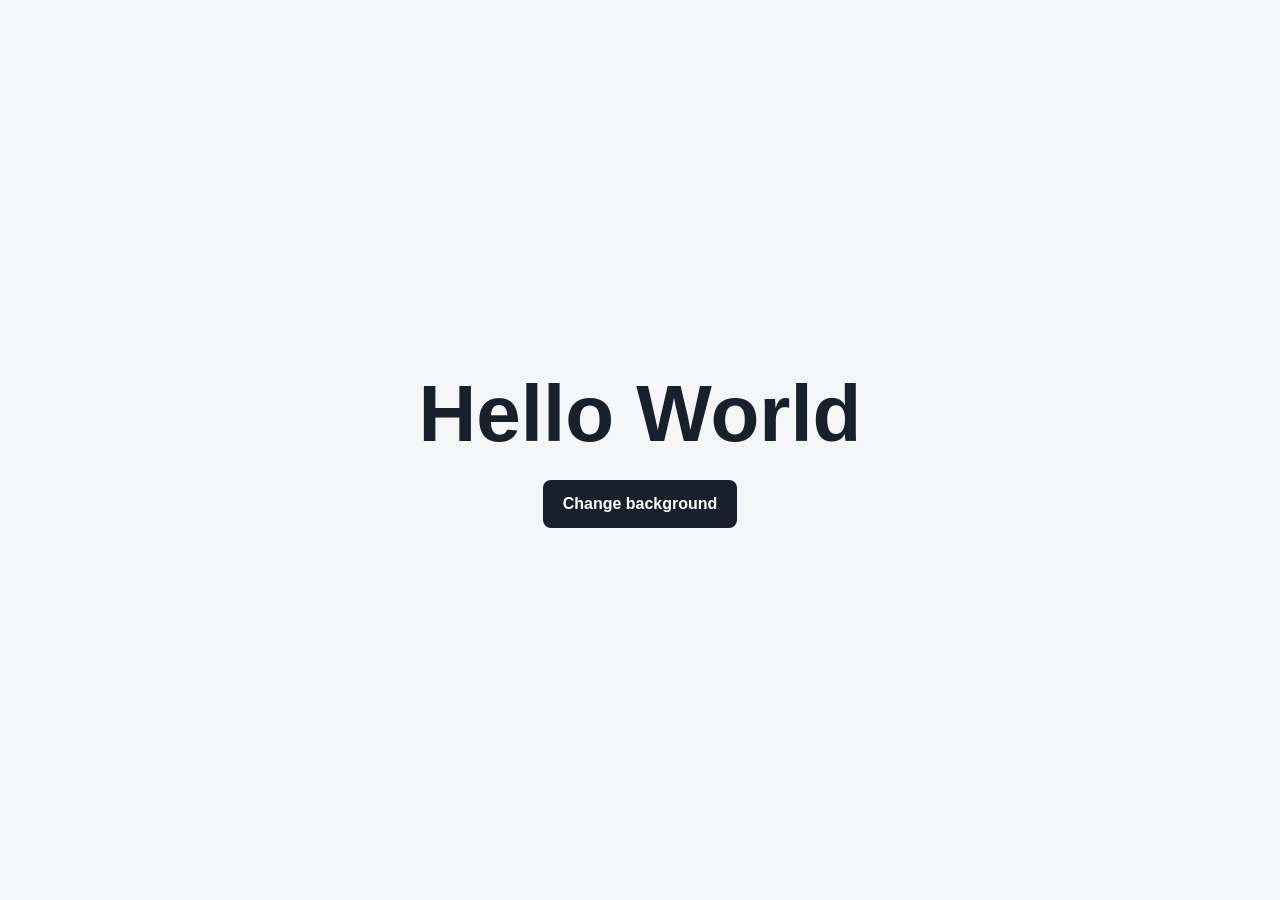
==== index.html @ 9af575be "Initial Hello World" ====
<!doctype html>
<html lang="en">
<head>
  <meta charset="utf-8">
  <meta name="viewport" content="width=device-width, initial-scale=1">
  <title>Hello World</title>
  <style>
    :root {
      color-scheme: light;
      font-family: "Avenir Next", Avenir, "Segoe UI", sans-serif;
    }

    * {
      box-sizing: border-box;
    }

    body {
      min-height: 100vh;
      margin: 0;
      display: grid;
      place-items: center;
      background: #f4f6f8;
      color: #18212b;
      transition: background-color 350ms ease;
    }

    main {
      padding: 2rem;
      text-align: center;
    }

    h1 {
      margin: 0 0 1.5rem;
      font-size: clamp(2.75rem, 8vw, 5rem);
      line-height: 1.05;
      font-weight: 700;
    }

    button {
      min-height: 3rem;
      padding: 0.75rem 1.25rem;
      border: 0;
      border-radius: 0.5rem;
      background: #18212b;
      color: #fff;
      font: inherit;
      font-size: 1rem;
      font-weight: 600;
      cursor: pointer;
      transition: transform 150ms ease, background-color 150ms ease;
    }

    button:hover {
      background: #344252;
      transform: translateY(-2px);
    }

    button:focus-visible {
      outline: 3px solid #4b83d1;
      outline-offset: 4px;
    }

    @media (prefers-reduced-motion: reduce) {
      *, *::before, *::after {
        transition-duration: 0.01ms !important;
      }
    }
  </style>
</head>
<body>
  <main>
    <h1>Hello World</h1>
    <button id="color-button" type="button">Change background</button>
  </main>

  <script>
    const colorButton = document.querySelector("#color-button");

    colorButton.addEventListener("click", () => {
      const red = Math.floor(Math.random() * 256);
      const green = Math.floor(Math.random() * 256);
      const blue = Math.floor(Math.random() * 256);
      document.body.style.backgroundColor = `rgb(${red}, ${green}, ${blue})`;
    });
  </script>
</body>
</html>
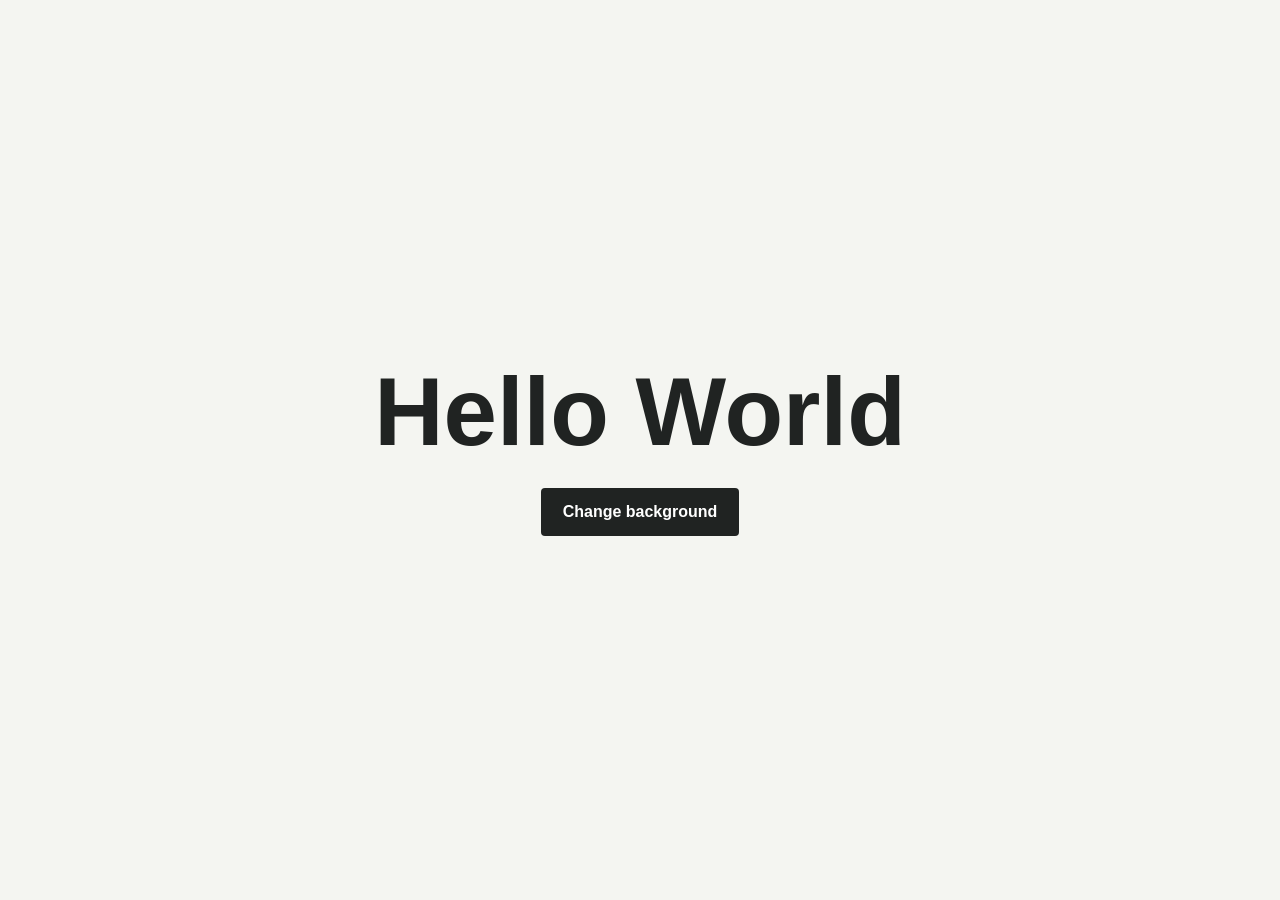
==== commit 7da1643c: "Initial Hello World" ====
--- a/index.html
+++ b/index.html
@@ -6,8 +6,11 @@
   <title>Hello World</title>
   <style>
     :root {
-      color-scheme: light;
-      font-family: "Avenir Next", Avenir, "Segoe UI", sans-serif;
+      font-family: "Avenir Next", Avenir, sans-serif;
+      color: #202322;
+      background: #f4f5f1;
+      font-synthesis: none;
+      text-rendering: optimizeLegibility;
     }
 
     * {
@@ -19,29 +22,27 @@
       margin: 0;
       display: grid;
       place-items: center;
-      background: #f4f6f8;
-      color: #18212b;
-      transition: background-color 350ms ease;
+      padding: 24px;
+      transition: background-color 300ms ease;
     }
 
     main {
-      padding: 2rem;
       text-align: center;
     }
 
     h1 {
-      margin: 0 0 1.5rem;
-      font-size: clamp(2.75rem, 8vw, 5rem);
-      line-height: 1.05;
+      margin: 0 0 28px;
+      font-size: clamp(3rem, 10vw, 6rem);
+      line-height: 1;
       font-weight: 700;
     }
 
     button {
-      min-height: 3rem;
-      padding: 0.75rem 1.25rem;
+      min-height: 48px;
+      padding: 0 22px;
       border: 0;
-      border-radius: 0.5rem;
-      background: #18212b;
+      border-radius: 4px;
+      background: #202322;
       color: #fff;
       font: inherit;
       font-size: 1rem;
@@ -51,19 +52,14 @@
     }
 
     button:hover {
-      background: #344252;
+      background: #39413d;
       transform: translateY(-2px);
     }
 
     button:focus-visible {
-      outline: 3px solid #4b83d1;
-      outline-offset: 4px;
-    }
-
-    @media (prefers-reduced-motion: reduce) {
-      *, *::before, *::after {
-        transition-duration: 0.01ms !important;
-      }
+      outline: 3px solid #fff;
+      outline-offset: 3px;
+      box-shadow: 0 0 0 6px #202322;
     }
   </style>
 </head>
@@ -77,11 +73,9 @@
     const colorButton = document.querySelector("#color-button");
 
     colorButton.addEventListener("click", () => {
-      const red = Math.floor(Math.random() * 256);
-      const green = Math.floor(Math.random() * 256);
-      const blue = Math.floor(Math.random() * 256);
-      document.body.style.backgroundColor = `rgb(${red}, ${green}, ${blue})`;
+      const randomColor = `hsl(${Math.floor(Math.random() * 360)} 65% 78%)`;
+      document.body.style.backgroundColor = randomColor;
     });
   </script>
 </body>
-</html>
+</html>
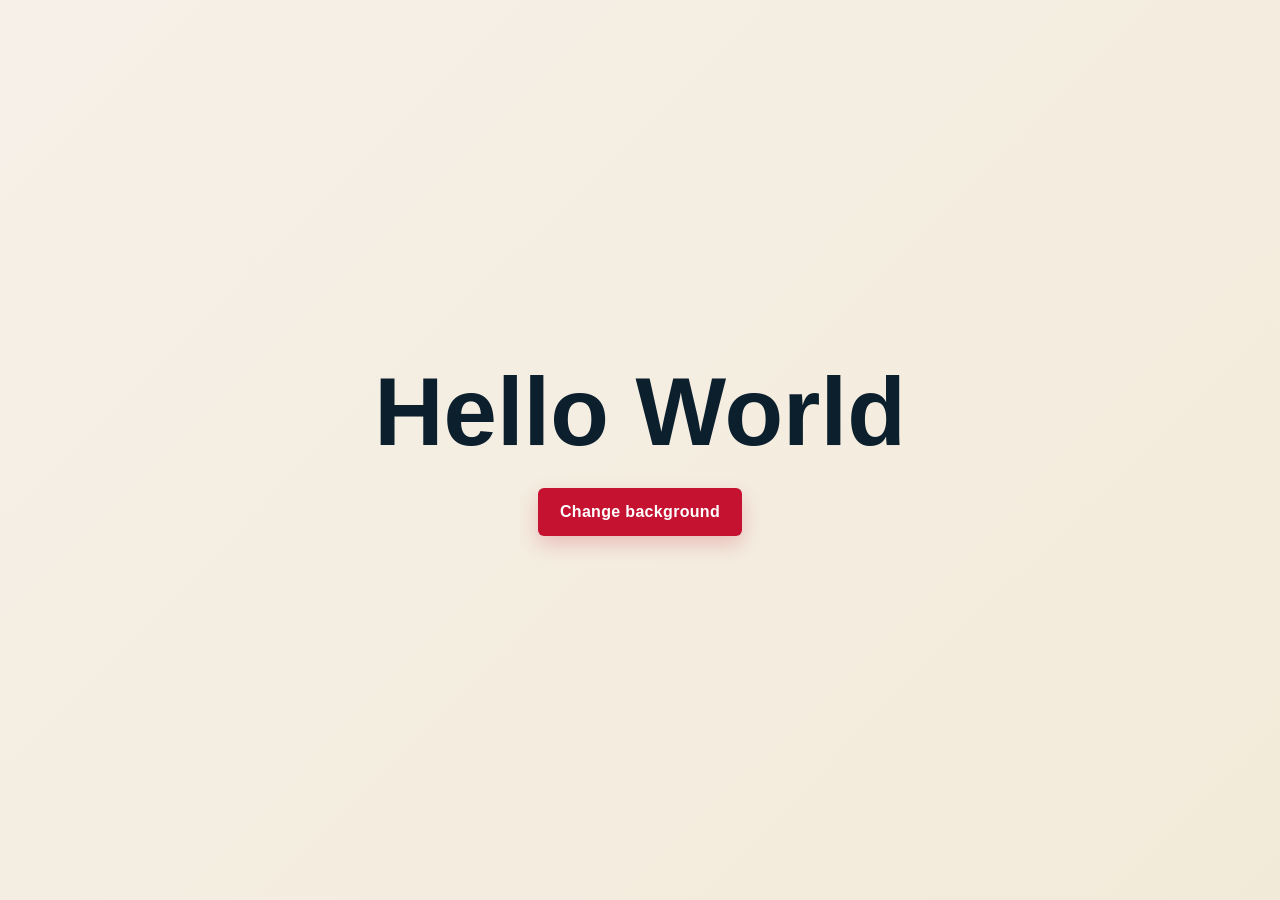
==== commit aff492ca: "i put the fresno state colors." ====
--- a/index.html
+++ b/index.html
@@ -6,9 +6,16 @@
   <title>Hello World</title>
   <style>
     :root {
+      --fresno-red: #c41230;
+      --fresno-red-dark: #8f0d22;
+      --fresno-gold: #d9a441;
+      --fresno-navy: #0b1f2d;
+      --fresno-cream: #f6f0e8;
+      --fresno-white: #ffffff;
+
       font-family: "Avenir Next", Avenir, sans-serif;
-      color: #202322;
-      background: #f4f5f1;
+      color: var(--fresno-navy);
+      background: var(--fresno-cream);
       font-synthesis: none;
       text-rendering: optimizeLegibility;
     }
@@ -23,6 +30,7 @@
       display: grid;
       place-items: center;
       padding: 24px;
+      background: linear-gradient(135deg, #f6f0e8 0%, #f2ead9 100%);
       transition: background-color 300ms ease;
     }
 
@@ -35,31 +43,35 @@
       font-size: clamp(3rem, 10vw, 6rem);
       line-height: 1;
       font-weight: 700;
+      color: var(--fresno-navy);
     }
 
     button {
       min-height: 48px;
       padding: 0 22px;
       border: 0;
-      border-radius: 4px;
-      background: #202322;
-      color: #fff;
+      border-radius: 6px;
+      background: var(--fresno-red);
+      color: var(--fresno-white);
       font: inherit;
       font-size: 1rem;
-      font-weight: 600;
+      font-weight: 700;
+      letter-spacing: 0.02em;
       cursor: pointer;
-      transition: transform 150ms ease, background-color 150ms ease;
+      box-shadow: 0 8px 20px rgba(196, 18, 48, 0.22);
+      transition: transform 150ms ease, background-color 150ms ease, box-shadow 150ms ease;
     }
 
     button:hover {
-      background: #39413d;
+      background: var(--fresno-red-dark);
       transform: translateY(-2px);
+      box-shadow: 0 12px 24px rgba(143, 13, 34, 0.26);
     }
 
     button:focus-visible {
-      outline: 3px solid #fff;
+      outline: 3px solid var(--fresno-gold);
       outline-offset: 3px;
-      box-shadow: 0 0 0 6px #202322;
+      box-shadow: 0 0 0 6px rgba(217, 164, 65, 0.35);
     }
   </style>
 </head>
@@ -71,10 +83,19 @@
 
   <script>
     const colorButton = document.querySelector("#color-button");
+    const fresnoColors = [
+      "#c41230",
+      "#d9a441",
+      "#0b1f2d",
+      "#f6f0e8",
+      "#8f0d22",
+      "#d9a441"
+    ];
 
     colorButton.addEventListener("click", () => {
-      const randomColor = `hsl(${Math.floor(Math.random() * 360)} 65% 78%)`;
+      const randomColor = fresnoColors[Math.floor(Math.random() * fresnoColors.length)];
       document.body.style.backgroundColor = randomColor;
+      document.body.style.color = randomColor === "#f6f0e8" ? "#0b1f2d" : "#ffffff";
     });
   </script>
 </body>
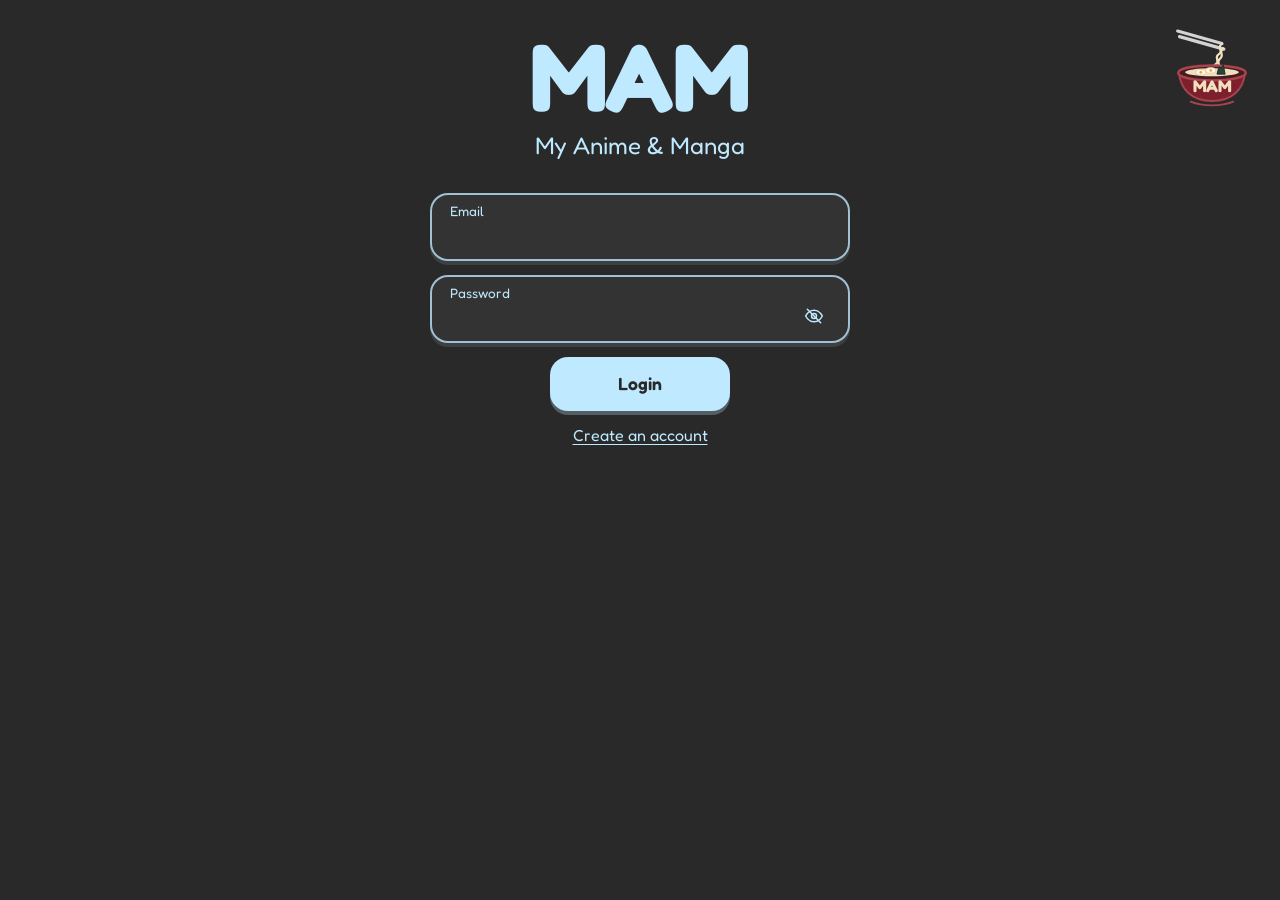
==== commit bc710dad: "..." ====
--- a/index.html
+++ b/index.html
@@ -3,19 +3,18 @@
 <head>
   <meta charset="utf-8">
   <meta name="viewport" content="width=device-width, initial-scale=1">
-  <title>Hello World</title>
+  <title>MAM | My Anime &amp; Manga</title>
+  <link rel="preconnect" href="https://fonts.googleapis.com">
+  <link rel="preconnect" href="https://fonts.gstatic.com" crossorigin>
+  <link href="https://fonts.googleapis.com/css2?family=Fredoka:wght@400;500;600;700&display=swap" rel="stylesheet">
   <style>
     :root {
-      --fresno-red: #c41230;
-      --fresno-red-dark: #8f0d22;
-      --fresno-gold: #d9a441;
-      --fresno-navy: #0b1f2d;
-      --fresno-cream: #f6f0e8;
-      --fresno-white: #ffffff;
+      --background: #292929;
+      --accent: #bfe9ff;
 
       font-family: "Avenir Next", Avenir, sans-serif;
-      color: var(--fresno-navy);
-      background: var(--fresno-cream);
+      color: var(--accent);
+      background: var(--background);
       font-synthesis: none;
       text-rendering: optimizeLegibility;
     }
@@ -27,11 +26,8 @@
     body {
       min-height: 100vh;
       margin: 0;
-      display: grid;
-      place-items: center;
-      padding: 24px;
-      background: linear-gradient(135deg, #f6f0e8 0%, #f2ead9 100%);
-      transition: background-color 300ms ease;
+      padding: 28px 24px;
+      background: var(--background);
     }
 
     main {
@@ -39,63 +35,271 @@
     }
 
     h1 {
-      margin: 0 0 28px;
+      margin: 0;
+      font-family: "Fredoka", "Arial Rounded MT Bold", sans-serif;
       font-size: clamp(3rem, 10vw, 6rem);
       line-height: 1;
       font-weight: 700;
-      color: var(--fresno-navy);
-    }
-
-    button {
-      min-height: 48px;
-      padding: 0 22px;
+      color: var(--accent);
+    }
+
+    p {
+      margin: 8px 0 0;
+      font-family: "Fredoka", "Arial Rounded MT Bold", sans-serif;
+      color: var(--accent);
+      font-size: clamp(1rem, 3vw, 1.5rem);
+      line-height: 1.2;
+    }
+
+    .entry-fields {
+      display: grid;
+      gap: 14px;
+      width: min(100%, 420px);
+      margin: 32px auto 0;
+    }
+
+    .entry-box {
+      min-height: 68px;
+      padding: 10px 18px;
+      border: 2px solid rgba(191, 233, 255, 0.78);
+      border-radius: 18px;
+      background: #333333;
+      box-shadow: 0 4px 0 rgba(191, 233, 255, 0.12);
+      text-align: left;
+    }
+
+    .entry-box label {
+      display: block;
+      margin-bottom: 2px;
+      color: var(--accent);
+      font-family: "Fredoka", "Arial Rounded MT Bold", sans-serif;
+      font-size: 0.85rem;
+      line-height: 1;
+    }
+
+    .entry-box input {
+      width: 100%;
+      min-height: 28px;
+      padding: 0;
+      border: 0;
+      outline: 0;
+      background: transparent;
+      color: var(--accent);
+      font: 500 1rem "Fredoka", "Arial Rounded MT Bold", sans-serif;
+    }
+
+    .entry-box:focus-within {
+      border-color: #ffffff;
+      box-shadow: 0 0 0 3px rgba(191, 233, 255, 0.2);
+    }
+
+    .entry-box input:focus-visible {
+      outline: none;
+    }
+
+    .password-input-row {
+      display: flex;
+      align-items: center;
+      gap: 10px;
+    }
+
+    .password-input-row input {
+      flex: 1;
+      width: 0;
+      min-width: 0;
+    }
+
+    .password-toggle {
+      display: grid;
+      flex: 0 0 32px;
+      width: 32px;
+      height: 28px;
+      place-items: center;
+      padding: 0;
       border: 0;
       border-radius: 6px;
-      background: var(--fresno-red);
-      color: var(--fresno-white);
-      font: inherit;
+      background: transparent;
+      color: var(--accent);
+      cursor: pointer;
+    }
+
+    .password-toggle:hover {
+      background: rgba(191, 233, 255, 0.12);
+    }
+
+    .password-toggle:focus-visible {
+      outline: 2px solid #ffffff;
+      outline-offset: 2px;
+    }
+
+    .password-toggle svg {
+      width: 20px;
+      height: 20px;
+      fill: none;
+      stroke: currentColor;
+      stroke-linecap: round;
+      stroke-linejoin: round;
+      stroke-width: 1.8;
+    }
+
+    .eye-slash {
+      display: block;
+    }
+
+    .password-toggle[aria-pressed="true"] .eye-slash {
+      display: none;
+    }
+
+    .login-button {
+      justify-self: center;
+      width: min(100%, 180px);
+      min-height: 54px;
+      border: 0;
+      border-radius: 18px;
+      background: var(--accent);
+      color: var(--background);
+      font: 600 1.1rem "Fredoka", "Arial Rounded MT Bold", sans-serif;
+      cursor: pointer;
+      box-shadow: 0 4px 0 rgba(191, 233, 255, 0.28);
+    }
+
+    .login-button:hover {
+      background: #d9f2ff;
+    }
+
+    .login-button:focus-visible {
+      outline: 3px solid #ffffff;
+      outline-offset: 3px;
+    }
+
+    .account-link {
+      justify-self: center;
+      color: var(--accent);
+      font-family: "Fredoka", "Arial Rounded MT Bold", sans-serif;
       font-size: 1rem;
-      font-weight: 700;
-      letter-spacing: 0.02em;
-      cursor: pointer;
-      box-shadow: 0 8px 20px rgba(196, 18, 48, 0.22);
-      transition: transform 150ms ease, background-color 150ms ease, box-shadow 150ms ease;
-    }
-
-    button:hover {
-      background: var(--fresno-red-dark);
-      transform: translateY(-2px);
-      box-shadow: 0 12px 24px rgba(143, 13, 34, 0.26);
-    }
-
-    button:focus-visible {
-      outline: 3px solid var(--fresno-gold);
-      outline-offset: 3px;
-      box-shadow: 0 0 0 6px rgba(217, 164, 65, 0.35);
+      text-decoration: underline;
+      text-underline-offset: 3px;
+    }
+
+    .account-link:hover {
+      color: #ffffff;
+    }
+
+    .form-message {
+      min-height: 1.25em;
+      margin: 0;
+      color: #ffd1d1;
+      font-family: "Fredoka", "Arial Rounded MT Bold", sans-serif;
+      font-size: 0.95rem;
+    }
+
+    .ramen-mark {
+      position: absolute;
+      top: 16px;
+      right: 18px;
+      width: 100px;
+      height: 100px;
+    }
+
+    .ramen-mark svg {
+      display: block;
+      width: 100%;
+      height: 100%;
+      overflow: visible;
+    }
+
+    @media (max-width: 480px) {
+      .ramen-mark {
+        top: 12px;
+        right: 12px;
+        width: 82px;
+        height: 82px;
+      }
     }
   </style>
 </head>
 <body>
   <main>
-    <h1>Hello World</h1>
-    <button id="color-button" type="button">Change background</button>
+    <h1>MAM</h1>
+    <p>My Anime &amp; Manga</p>
+    <form class="entry-fields" autocomplete="off">
+      <div class="entry-box">
+        <label for="email">Email</label>
+        <input id="email" name="email" type="email" autocomplete="email" aria-label="Email" required>
+      </div>
+      <div class="entry-box">
+        <label for="password">Password</label>
+        <div class="password-input-row">
+          <input id="password" name="password" type="password" aria-label="Password" required>
+          <button class="password-toggle" type="button" aria-label="Show password" aria-pressed="false" aria-controls="password">
+            <svg viewBox="0 0 24 24" aria-hidden="true">
+              <path d="M2 12s3.6-7 10-7 10 7 10 7-3.6 7-10 7-10-7-10-7Z"></path>
+              <circle cx="12" cy="12" r="3"></circle>
+              <path class="eye-slash" d="M4 4 20 20"></path>
+            </svg>
+          </button>
+        </div>
+      </div>
+      <button class="login-button" type="submit">Login</button>
+      <a class="account-link" href="signup.html">Create an account</a>
+      <p class="form-message" id="login-message" role="alert" aria-live="polite"></p>
+    </form>
   </main>
-
+  <div class="ramen-mark">
+    <svg viewBox="0 0 160 160" role="img" aria-labelledby="ramen-title">
+      <title id="ramen-title">MAM ramen bowl with noodles and chopsticks</title>
+      <g fill="none" stroke="#d3d3d3" stroke-linecap="round" stroke-width="5">
+        <path d="M25 24 96 44"></path>
+        <path d="M28 33 99 53"></path>
+      </g>
+      <g fill="none" stroke="#f1dfbd" stroke-linecap="round" stroke-linejoin="round" stroke-width="3.5">
+        <path d="M96 45c-10 5 4 10-5 16s3 10-5 16 2 10-5 16 1 8-2 12"></path>
+        <path d="M98 52c-9 5 3 10-5 16s3 10-4 15 2 10-4 14 1 7-1 10"></path>
+      </g>
+      <path d="M27 91c3 26 20 45 53 45s50-19 53-45H27Z" fill="#7d1f2c" stroke="#a9434c" stroke-width="3"></path>
+      <ellipse cx="80" cy="91" rx="54" ry="12" fill="#451c22" stroke="#a9434c" stroke-width="4"></ellipse>
+      <ellipse cx="80" cy="90" rx="43" ry="6.5" fill="#f1dfbd"></ellipse>
+      <path d="m88 93 3-12 4 3 3-6 3 15Z" fill="#294338" stroke="#1d3029" stroke-linejoin="round" stroke-width="1.5"></path>
+      <g fill="#fff8e8" stroke="#d9c49f" stroke-width="1.2">
+        <ellipse cx="62" cy="90" rx="8" ry="4.5"></ellipse>
+        <ellipse cx="78" cy="87" rx="8" ry="4.5"></ellipse>
+      </g>
+      <g fill="#e7a83c">
+        <circle cx="62" cy="90" r="2.2"></circle>
+        <circle cx="78" cy="87" r="2.2"></circle>
+      </g>
+      <text x="80" y="121" fill="#f1dfbd" font-family="Fredoka, 'Arial Rounded MT Bold', sans-serif" font-size="27" font-weight="700" text-anchor="middle">MAM</text>
+      <path d="M46 137c19 8 49 8 68 0" fill="none" stroke="#a9434c" stroke-linecap="round" stroke-width="3"></path>
+    </svg>
+  </div>
+  <script src="auth.js"></script>
   <script>
-    const colorButton = document.querySelector("#color-button");
-    const fresnoColors = [
-      "#c41230",
-      "#d9a441",
-      "#0b1f2d",
-      "#f6f0e8",
-      "#8f0d22",
-      "#d9a441"
-    ];
-
-    colorButton.addEventListener("click", () => {
-      const randomColor = fresnoColors[Math.floor(Math.random() * fresnoColors.length)];
-      document.body.style.backgroundColor = randomColor;
-      document.body.style.color = randomColor === "#f6f0e8" ? "#0b1f2d" : "#ffffff";
+    const passwordInput = document.querySelector("#password");
+    const passwordToggle = document.querySelector(".password-toggle");
+
+    passwordToggle.addEventListener("click", () => {
+      const showingPassword = passwordInput.type === "password";
+      passwordInput.type = showingPassword ? "text" : "password";
+      passwordToggle.setAttribute("aria-pressed", String(showingPassword));
+      passwordToggle.setAttribute("aria-label", showingPassword ? "Hide password" : "Show password");
+    });
+
+    document.querySelector(".entry-fields").addEventListener("submit", async (event) => {
+      event.preventDefault();
+      const email = document.querySelector("#email").value;
+      const password = passwordInput.value;
+      const loginMessage = document.querySelector("#login-message");
+      try {
+        const { error } = await window.MamAuth.authenticate(email, password);
+        if (error) {
+          loginMessage.textContent = error.message;
+          return;
+        }
+
+        window.location.assign("home.html");
+      } catch {
+        loginMessage.textContent = "Unable to verify this account. Try again.";
+      }
     });
   </script>
 </body>
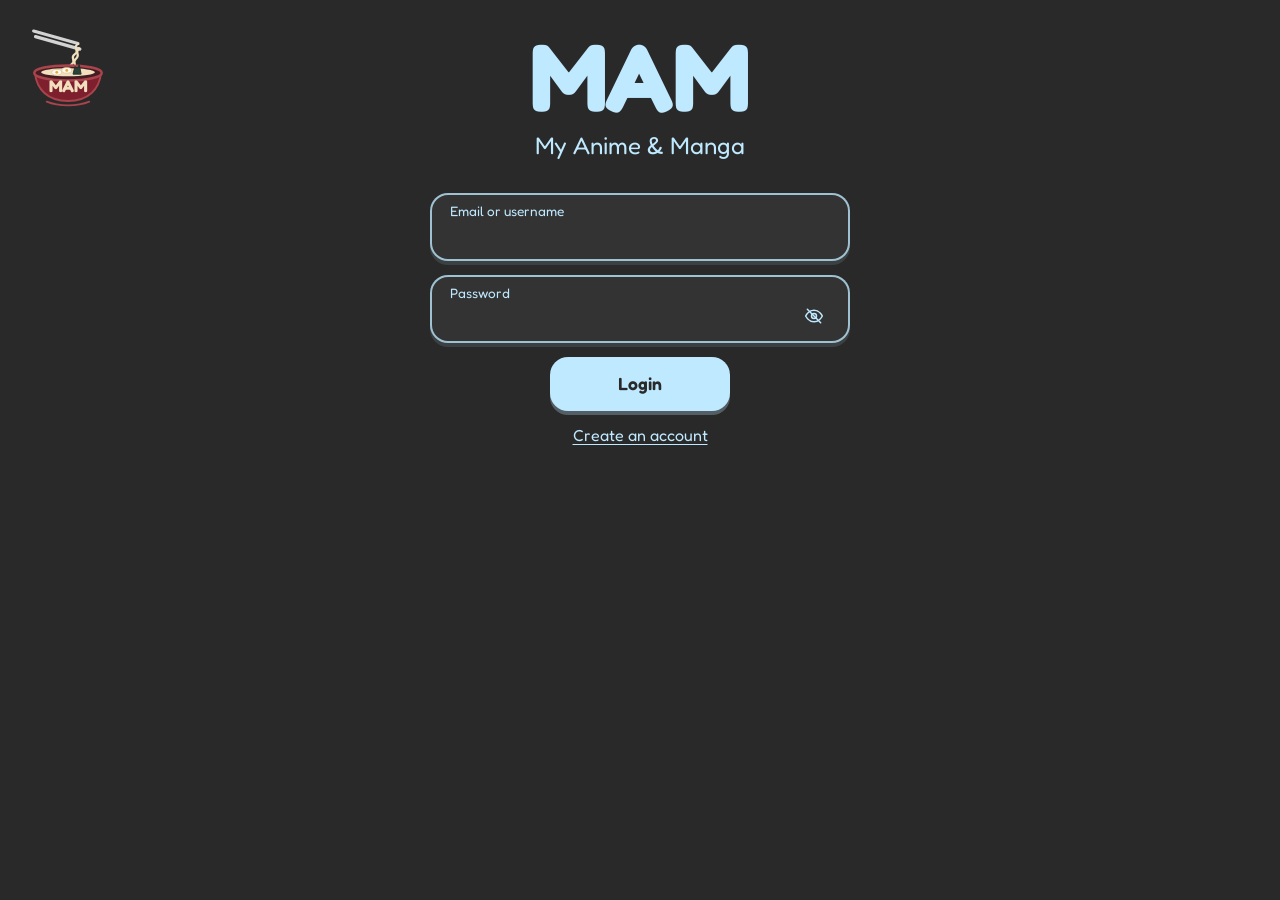
==== commit 88ede31e: "almost done!" ====
--- a/index.html
+++ b/index.html
@@ -196,7 +196,8 @@
     .ramen-mark {
       position: absolute;
       top: 16px;
-      right: 18px;
+      right: auto;
+      left: 18px;
       width: 100px;
       height: 100px;
     }
@@ -211,7 +212,8 @@
     @media (max-width: 480px) {
       .ramen-mark {
         top: 12px;
-        right: 12px;
+        right: auto;
+        left: 12px;
         width: 82px;
         height: 82px;
       }
@@ -224,8 +226,8 @@
     <p>My Anime &amp; Manga</p>
     <form class="entry-fields" autocomplete="off">
       <div class="entry-box">
-        <label for="email">Email</label>
-        <input id="email" name="email" type="email" autocomplete="email" aria-label="Email" required>
+        <label for="login-identifier">Email or username</label>
+        <input id="login-identifier" name="identifier" type="text" autocomplete="username" aria-label="Email or username" required>
       </div>
       <div class="entry-box">
         <label for="password">Password</label>
@@ -286,11 +288,11 @@
 
     document.querySelector(".entry-fields").addEventListener("submit", async (event) => {
       event.preventDefault();
-      const email = document.querySelector("#email").value;
+      const identifier = document.querySelector("#login-identifier").value;
       const password = passwordInput.value;
       const loginMessage = document.querySelector("#login-message");
       try {
-        const { error } = await window.MamAuth.authenticate(email, password);
+        const { error } = await window.MamAuth.authenticate(identifier, password);
         if (error) {
           loginMessage.textContent = error.message;
           return;
